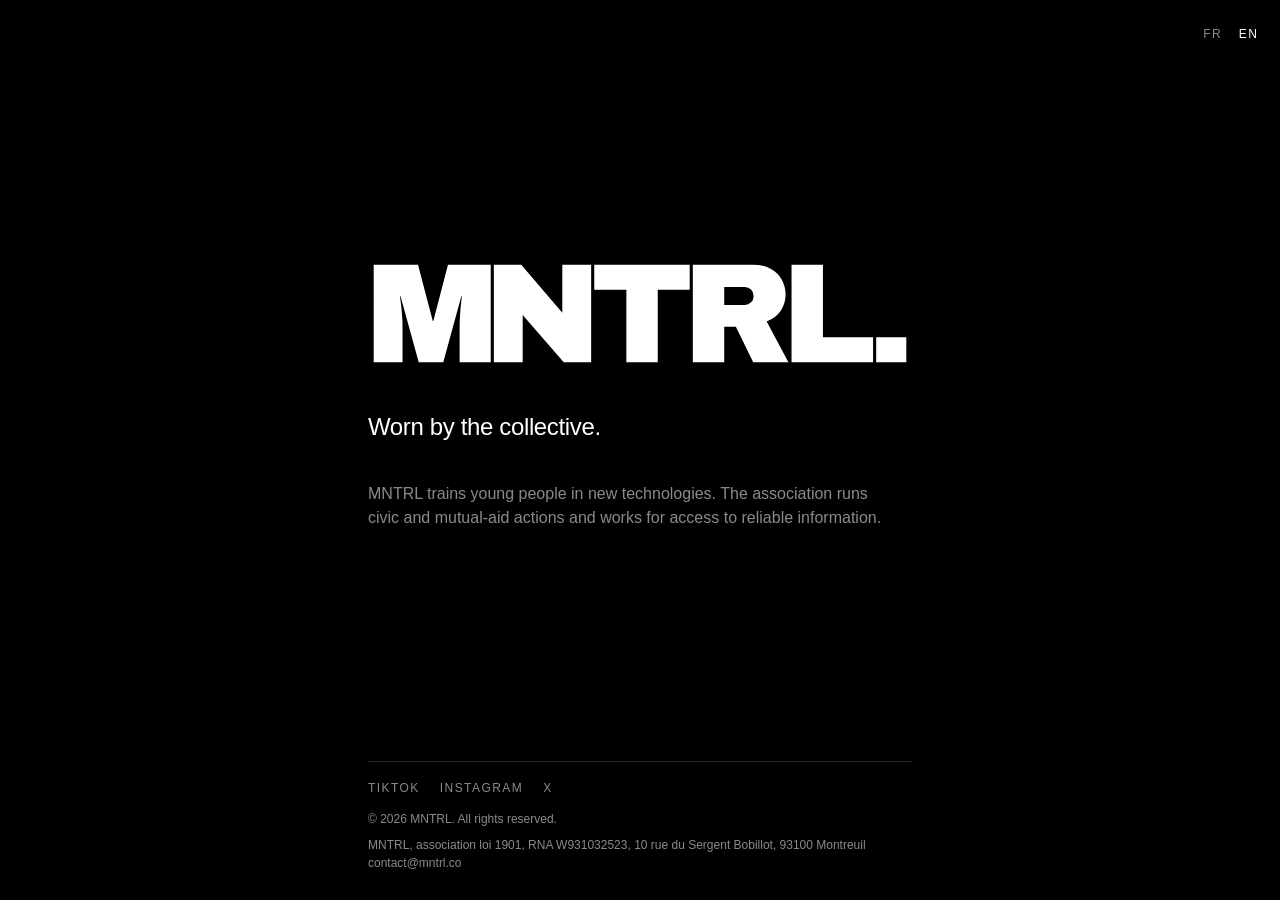
==== index.html @ 527e4e7c "Describe what MNTRL does, and point contact to contact@mntrl.co. Co-authored-by: Cursor <cursoragent" ====
<!DOCTYPE html>
<html lang="fr">
<head>
  <meta charset="utf-8">
  <meta name="viewport" content="width=device-width, initial-scale=1">
  <title>MNTRL</title>
  <meta name="description" content="MNTRL, association loi 1901&nbsp;: formations aux nouvelles technologies, actions de civisme et d'entraide, accès à une information fiable.">
  <meta property="og:title" content="MNTRL">
  <meta property="og:description" content="MNTRL, association loi 1901&nbsp;: formations aux nouvelles technologies, actions de civisme et d'entraide, accès à une information fiable.">
  <meta property="og:type" content="website">
  <meta property="og:url" content="https://mntrl.co/">
  <meta name="theme-color" content="#000000">
  <link rel="icon" href="favicon.png" type="image/png">
  <link rel="stylesheet" href="styles.css">
  <script>
    (function () {
      var saved = null;
      try { saved = localStorage.getItem("mntrl-lang"); } catch (e) {}
      var lang = saved;
      if (lang !== "fr" && lang !== "en") {
        var nav = (navigator.languages && navigator.languages[0]) || navigator.language || "fr";
        lang = String(nav).toLowerCase().indexOf("en") === 0 ? "en" : "fr";
      }
      document.documentElement.lang = lang;
    })();
  </script>
</head>
<body>
  <div class="lang" role="group" aria-label="Language">
    <button type="button" data-lang="fr">FR</button>
    <button type="button" data-lang="en">EN</button>
  </div>

  <div class="sheet">
    <main>
      <h1>
        <img src="logo.svg" alt="MNTRL">
      </h1>

      <p class="lede">
        <span lang="fr">Portée par le collectif.</span>
        <span lang="en">Worn by the collective.</span>
      </p>

      <p class="mission">
        <span lang="fr">MNTRL forme des jeunes aux nouvelles technologies. L'association mène des actions de civisme et d'entraide et agit pour l'accès à une information fiable.</span>
        <span lang="en">MNTRL trains young people in new technologies. The association runs civic and mutual-aid actions and works for access to reliable information.</span>
      </p>
    </main>

    <!-- Product photos go in section.pieces. Remove its hidden attribute when the first image is added. -->
    <section class="pieces" hidden></section>
  </div>

  <footer>
    <nav class="social">
      <a href="https://www.tiktok.com/@mntrl.co" rel="noopener noreferrer" target="_blank">TikTok</a>
      <a href="https://www.instagram.com/mntrl.co/" rel="noopener noreferrer" target="_blank">Instagram</a>
      <a href="https://x.com/mntrl_co" rel="noopener noreferrer" target="_blank">X</a>
    </nav>
    <p class="legal">© <span data-year></span> MNTRL. <span lang="fr">Tous droits réservés.</span><span lang="en">All rights reserved.</span></p>
    <p class="notice">MNTRL, association loi 1901, RNA W931032523, 10 rue du Sergent Bobillot, 93100 Montreuil<br><a href="mailto:contact@mntrl.co">contact@mntrl.co</a></p>
  </footer>

  <script src="lang.js"></script>
</body>
</html>
---- styles.css ----
:root {
  color-scheme: dark;
  --bg: #000;
  --fg: #fff;
  --muted: #8a8a8a;
  --line: #2a2a2a;
}

*,
*::before,
*::after {
  box-sizing: border-box;
}

html {
  background: var(--bg);
}

body {
  display: flex;
  flex-direction: column;
  margin: 0;
  min-height: 100vh;
  background: var(--bg);
  color: var(--fg);
  font-family: "Helvetica Neue", Helvetica, Arial, sans-serif;
  font-size: 1.0625rem;
  line-height: 1.45;
  -webkit-font-smoothing: antialiased;
}

::selection {
  background: var(--fg);
  color: var(--bg);
}

html:not([lang="en"]) [lang="en"] {
  display: none;
}

html[lang="en"] [lang="fr"] {
  display: none;
}

.lang {
  position: absolute;
  top: 1.25rem;
  right: 1.25rem;
  display: flex;
  gap: 0.85rem;
  z-index: 1;
}

.lang button {
  padding: 0.35rem 0.1rem;
  border: 0;
  background: none;
  color: var(--muted);
  font: inherit;
  font-size: 0.75rem;
  letter-spacing: 0.12em;
  cursor: pointer;
}

html[lang="fr"] .lang [data-lang="fr"],
html[lang="en"] .lang [data-lang="en"] {
  color: var(--fg);
}

.lang button:hover {
  color: var(--fg);
}

.lang button:focus-visible {
  outline: 1px solid var(--fg);
  outline-offset: 3px;
}

.sheet {
  width: min(100% - 3rem, 34rem);
  margin: auto;
  padding: 4.75rem 0 3rem;
}

main {
  margin: 0;
}

h1 {
  margin: 0 0 2.75rem;
}

h1 img {
  display: block;
  width: 100%;
  height: auto;
}

.lede {
  margin: 0;
  font-size: 1.5rem;
  font-weight: 500;
  line-height: 1.25;
  letter-spacing: -0.015em;
}

.mission {
  margin: 2.5rem 0 0;
  max-width: 60ch;
  color: var(--muted);
  font-size: 1rem;
  line-height: 1.5;
}

.pieces:not([hidden]) {
  display: grid;
  grid-template-columns: repeat(auto-fill, minmax(10rem, 1fr));
  gap: 0.35rem;
  margin-top: 3.5rem;
}

.pieces img {
  display: block;
  width: 100%;
  aspect-ratio: 3 / 4;
  object-fit: cover;
}

footer {
  width: min(100% - 3rem, 34rem);
  margin: 0 auto;
  padding: 0 0 1.75rem;
}

.social {
  display: flex;
  gap: 1.25rem;
  padding-top: 1.15rem;
  border-top: 1px solid var(--line);
}

.social a {
  color: var(--muted);
  font-size: 0.75rem;
  letter-spacing: 0.12em;
  text-transform: uppercase;
  text-decoration: none;
}

.social a:hover {
  color: var(--fg);
}

.social a:focus-visible {
  outline: 1px solid var(--fg);
  outline-offset: 3px;
}

.legal,
.notice {
  margin: 0.85rem 0 0;
  color: var(--muted);
  font-size: 0.75rem;
}

.notice {
  margin-top: 0.45rem;
  line-height: 1.5;
}

.notice a {
  color: inherit;
  text-decoration: none;
}

.notice a:hover {
  color: var(--fg);
}

.notice a:focus-visible {
  outline: 1px solid var(--fg);
  outline-offset: 3px;
}

@media (max-width: 40rem) {
  .lede {
    font-size: 1.3rem;
  }
}
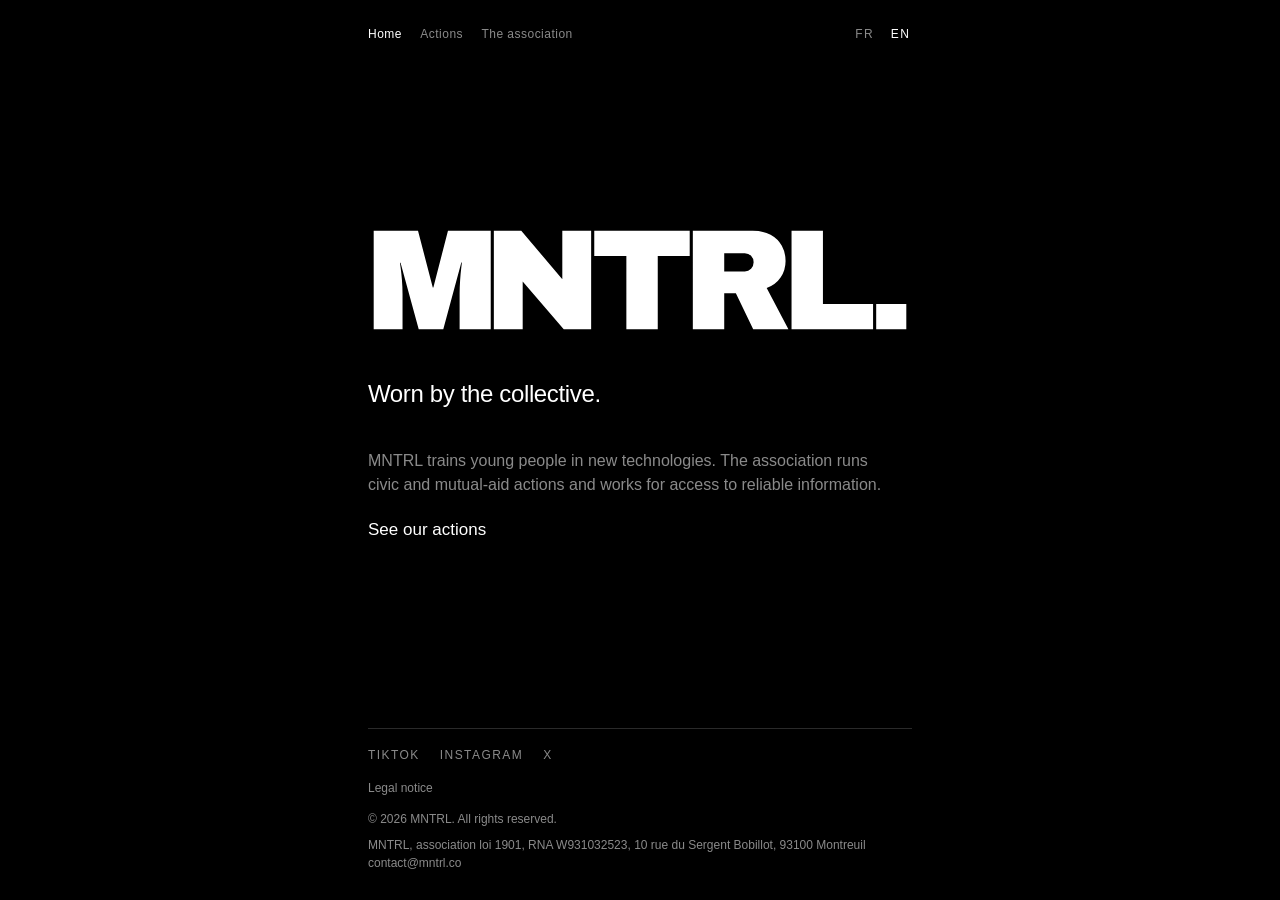
==== commit 3b0668ae: "Add pages that describe the association's programs and legal notice. Co-authored-by: Cursor <cursora" ====
--- a/index.html
+++ b/index.html
@@ -22,14 +22,26 @@
         lang = String(nav).toLowerCase().indexOf("en") === 0 ? "en" : "fr";
       }
       document.documentElement.lang = lang;
+      var title = document.querySelector("title");
+      if (title) {
+        var text = title.getAttribute("data-" + lang);
+        if (text) document.title = text;
+      }
     })();
   </script>
 </head>
 <body>
-  <div class="lang" role="group" aria-label="Language">
-    <button type="button" data-lang="fr">FR</button>
-    <button type="button" data-lang="en">EN</button>
-  </div>
+  <header class="top">
+    <nav class="menu">
+      <a href="index.html" aria-current="page"><span lang="fr">Accueil</span><span lang="en">Home</span></a>
+      <a href="actions.html"><span lang="fr">Actions</span><span lang="en">Actions</span></a>
+      <a href="association.html"><span lang="fr">L'association</span><span lang="en">The association</span></a>
+    </nav>
+    <div class="lang" role="group" aria-label="Language">
+      <button type="button" data-lang="fr">FR</button>
+      <button type="button" data-lang="en">EN</button>
+    </div>
+  </header>
 
   <div class="sheet">
     <main>
@@ -46,6 +58,7 @@
         <span lang="fr">MNTRL forme des jeunes aux nouvelles technologies. L'association mène des actions de civisme et d'entraide et agit pour l'accès à une information fiable.</span>
         <span lang="en">MNTRL trains young people in new technologies. The association runs civic and mutual-aid actions and works for access to reliable information.</span>
       </p>
+      <p class="more"><a href="actions.html"><span lang="fr">Voir nos actions</span><span lang="en">See our actions</span></a></p>
     </main>
 
     <!-- Product photos go in section.pieces. Remove its hidden attribute when the first image is added. -->
@@ -58,6 +71,7 @@
       <a href="https://www.instagram.com/mntrl.co/" rel="noopener noreferrer" target="_blank">Instagram</a>
       <a href="https://x.com/mntrl_co" rel="noopener noreferrer" target="_blank">X</a>
     </nav>
+    <p class="fineprint"><a href="mentions-legales.html"><span lang="fr">Mentions légales</span><span lang="en">Legal notice</span></a></p>
     <p class="legal">© <span data-year></span> MNTRL. <span lang="fr">Tous droits réservés.</span><span lang="en">All rights reserved.</span></p>
     <p class="notice">MNTRL, association loi 1901, RNA W931032523, 10 rue du Sergent Bobillot, 93100 Montreuil<br><a href="mailto:contact@mntrl.co">contact@mntrl.co</a></p>
   </footer>
--- a/styles.css
+++ b/styles.css
@@ -42,13 +42,55 @@
   display: none;
 }
 
+.top {
+  display: flex;
+  flex-wrap: wrap;
+  justify-content: space-between;
+  align-items: baseline;
+  gap: 0.75rem 1.5rem;
+  width: min(100% - 3rem, 34rem);
+  margin: 1.25rem auto 0;
+}
+
+.menu {
+  display: flex;
+  flex-wrap: wrap;
+  gap: 0.35rem 1.15rem;
+}
+
+.menu a,
+.fineprint a,
+.more a,
+.prose a {
+  text-decoration: none;
+}
+
+.menu a {
+  color: var(--muted);
+  font-size: 0.75rem;
+  letter-spacing: 0.04em;
+}
+
+.menu a[aria-current="page"],
+.menu a:hover,
+.fineprint a:hover,
+.more a:hover,
+.prose a:hover {
+  color: var(--fg);
+}
+
+.menu a:focus-visible,
+.fineprint a:focus-visible,
+.more a:focus-visible,
+.prose a:focus-visible {
+  outline: 1px solid var(--fg);
+  outline-offset: 3px;
+}
+
 .lang {
-  position: absolute;
-  top: 1.25rem;
-  right: 1.25rem;
   display: flex;
   gap: 0.85rem;
-  z-index: 1;
+  margin-left: auto;
 }
 
 .lang button {
@@ -79,7 +121,7 @@
 .sheet {
   width: min(100% - 3rem, 34rem);
   margin: auto;
-  padding: 4.75rem 0 3rem;
+  padding: 2.5rem 0 3rem;
 }
 
 main {
@@ -110,6 +152,44 @@
   color: var(--muted);
   font-size: 1rem;
   line-height: 1.5;
+}
+
+.more {
+  margin: 1.35rem 0 0;
+}
+
+.more a {
+  color: var(--fg);
+}
+
+.prose h1 {
+  font-size: 1.5rem;
+  font-weight: 500;
+  letter-spacing: -0.015em;
+  line-height: 1.25;
+}
+
+.prose h2 {
+  margin: 2.25rem 0 0.65rem;
+  font-size: 1.05rem;
+  font-weight: 500;
+  line-height: 1.3;
+}
+
+.prose p {
+  margin: 0;
+  max-width: 60ch;
+  color: var(--muted);
+  font-size: 1rem;
+  line-height: 1.5;
+}
+
+.prose p + p {
+  margin-top: 0.85rem;
+}
+
+.prose a {
+  color: inherit;
 }
 
 .pieces:not([hidden]) {
@@ -157,10 +237,19 @@
 }
 
 .legal,
-.notice {
+.notice,
+.fineprint {
   margin: 0.85rem 0 0;
   color: var(--muted);
   font-size: 0.75rem;
+}
+
+.fineprint {
+  margin-top: 1rem;
+}
+
+.fineprint a {
+  color: var(--muted);
 }
 
 .notice {
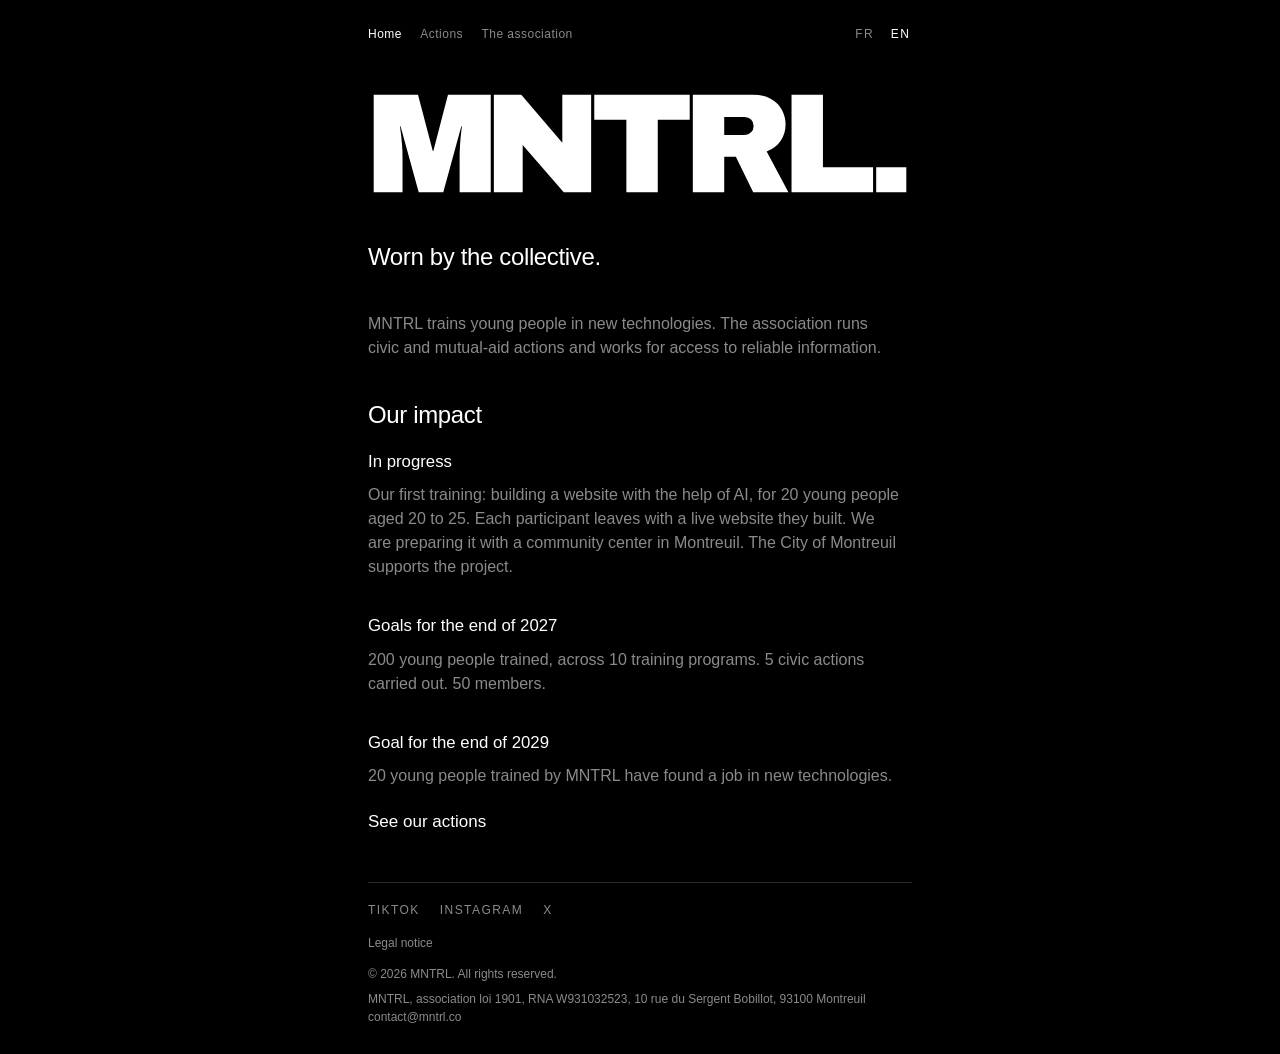
==== commit 076d1030: "Show the association's impact and the training now being prepared. Co-authored-by: Cursor <cursorage" ====
--- a/index.html
+++ b/index.html
@@ -3,7 +3,7 @@
 <head>
   <meta charset="utf-8">
   <meta name="viewport" content="width=device-width, initial-scale=1">
-  <title>MNTRL</title>
+  <title data-fr="Accueil · MNTRL" data-en="Home · MNTRL">Accueil · MNTRL</title>
   <meta name="description" content="MNTRL, association loi 1901&nbsp;: formations aux nouvelles technologies, actions de civisme et d'entraide, accès à une information fiable.">
   <meta property="og:title" content="MNTRL">
   <meta property="og:description" content="MNTRL, association loi 1901&nbsp;: formations aux nouvelles technologies, actions de civisme et d'entraide, accès à une information fiable.">
@@ -58,6 +58,44 @@
         <span lang="fr">MNTRL forme des jeunes aux nouvelles technologies. L'association mène des actions de civisme et d'entraide et agit pour l'accès à une information fiable.</span>
         <span lang="en">MNTRL trains young people in new technologies. The association runs civic and mutual-aid actions and works for access to reliable information.</span>
       </p>
+
+      <section class="prose impact">
+        <h2>
+          <span lang="fr">Notre impact</span>
+          <span lang="en">Our impact</span>
+        </h2>
+        <section>
+          <h3>
+            <span lang="fr">En cours</span>
+            <span lang="en">In progress</span>
+          </h3>
+          <p>
+            <span lang="fr">Notre première formation&nbsp;: créer un site Internet avec l'aide de l'IA, pour 20 jeunes de 20 à 25 ans. Chaque participant repart avec un site en ligne qu'il a construit. Nous la préparons avec un centre social de Montreuil. La Ville de Montreuil soutient le projet.</span>
+            <span lang="en">Our first training: building a website with the help of AI, for 20 young people aged 20 to 25. Each participant leaves with a live website they built. We are preparing it with a community center in Montreuil. The City of Montreuil supports the project.</span>
+          </p>
+        </section>
+        <section>
+          <h3>
+            <span lang="fr">Objectifs fin 2027</span>
+            <span lang="en">Goals for the end of 2027</span>
+          </h3>
+          <p>
+            <span lang="fr">200 jeunes formés, sur 10 parcours de formation. 5 actions civiques menées. 50 adhérents.</span>
+            <span lang="en">200 young people trained, across 10 training programs. 5 civic actions carried out. 50 members.</span>
+          </p>
+        </section>
+        <section>
+          <h3>
+            <span lang="fr">Objectif fin 2029</span>
+            <span lang="en">Goal for the end of 2029</span>
+          </h3>
+          <p>
+            <span lang="fr">20 jeunes formés par MNTRL ont trouvé un emploi dans les nouvelles technologies.</span>
+            <span lang="en">20 young people trained by MNTRL have found a job in new technologies.</span>
+          </p>
+        </section>
+      </section>
+
       <p class="more"><a href="actions.html"><span lang="fr">Voir nos actions</span><span lang="en">See our actions</span></a></p>
     </main>
 
--- a/styles.css
+++ b/styles.css
@@ -176,6 +176,25 @@
   line-height: 1.3;
 }
 
+.impact > h2 {
+  margin: 2.5rem 0 0;
+  font-size: 1.5rem;
+  font-weight: 500;
+  letter-spacing: -0.015em;
+  line-height: 1.25;
+}
+
+.prose h3 {
+  margin: 2.25rem 0 0.65rem;
+  font-size: 1.05rem;
+  font-weight: 500;
+  line-height: 1.3;
+}
+
+.impact > h2 + section h3 {
+  margin-top: 1.35rem;
+}
+
 .prose p {
   margin: 0;
   max-width: 60ch;
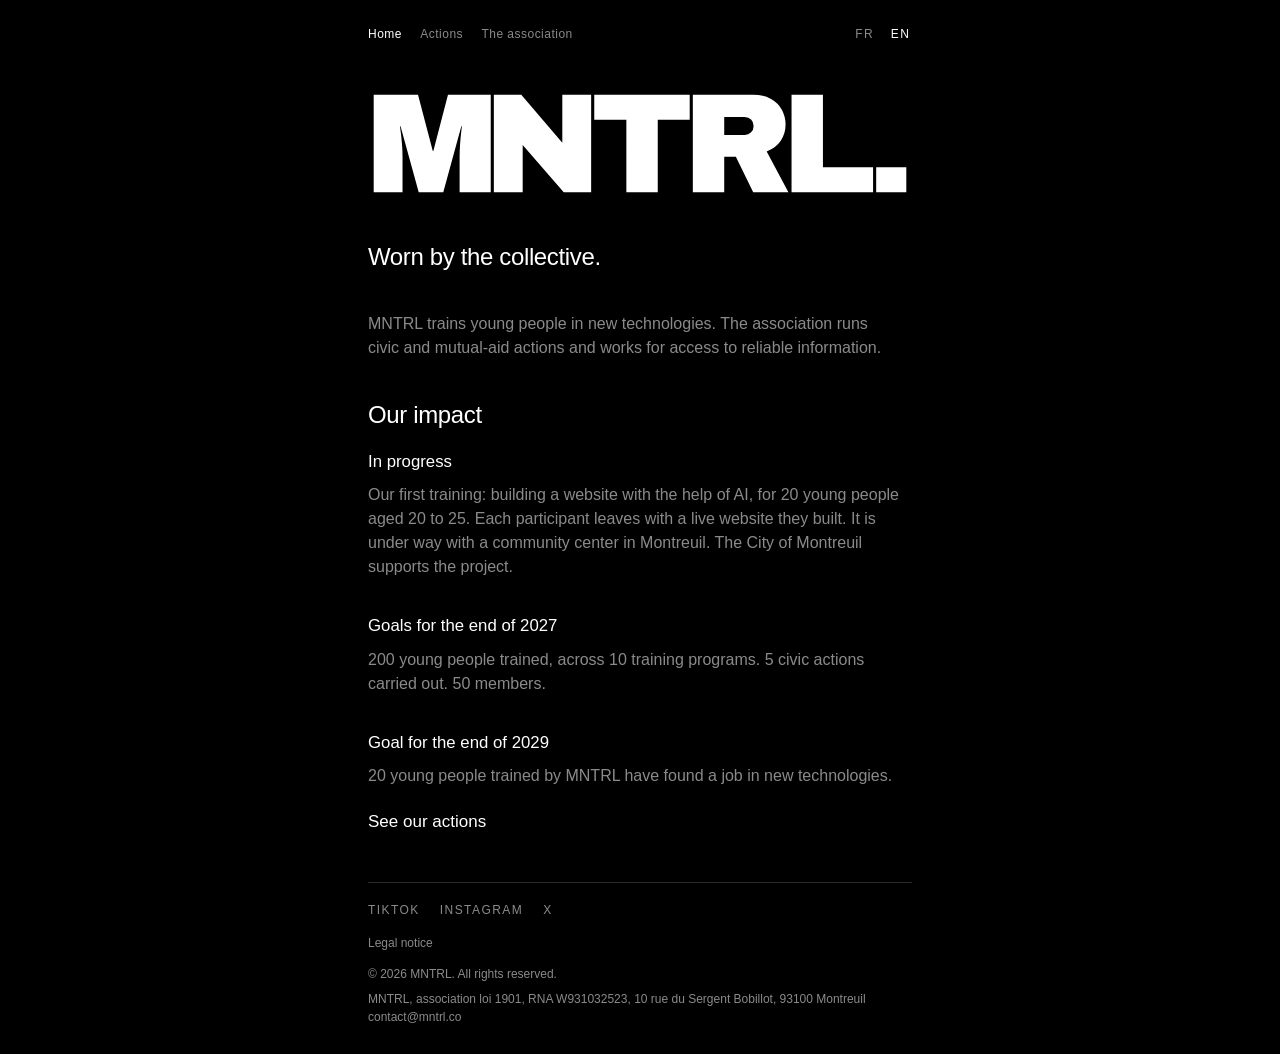
==== commit 7acfba8c: "Say the first training is under way with a community center in Montreuil. Co-authored-by: Cursor <cu" ====
--- a/index.html
+++ b/index.html
@@ -70,8 +70,8 @@
             <span lang="en">In progress</span>
           </h3>
           <p>
-            <span lang="fr">Notre première formation&nbsp;: créer un site Internet avec l'aide de l'IA, pour 20 jeunes de 20 à 25 ans. Chaque participant repart avec un site en ligne qu'il a construit. Nous la préparons avec un centre social de Montreuil. La Ville de Montreuil soutient le projet.</span>
-            <span lang="en">Our first training: building a website with the help of AI, for 20 young people aged 20 to 25. Each participant leaves with a live website they built. We are preparing it with a community center in Montreuil. The City of Montreuil supports the project.</span>
+            <span lang="fr">Notre première formation&nbsp;: créer un site Internet avec l'aide de l'IA, pour 20 jeunes de 20 à 25 ans. Chaque participant repart avec un site en ligne qu'il a construit. Elle est en cours avec un centre social de Montreuil. La Ville de Montreuil soutient le projet.</span>
+            <span lang="en">Our first training: building a website with the help of AI, for 20 young people aged 20 to 25. Each participant leaves with a live website they built. It is under way with a community center in Montreuil. The City of Montreuil supports the project.</span>
           </p>
         </section>
         <section>
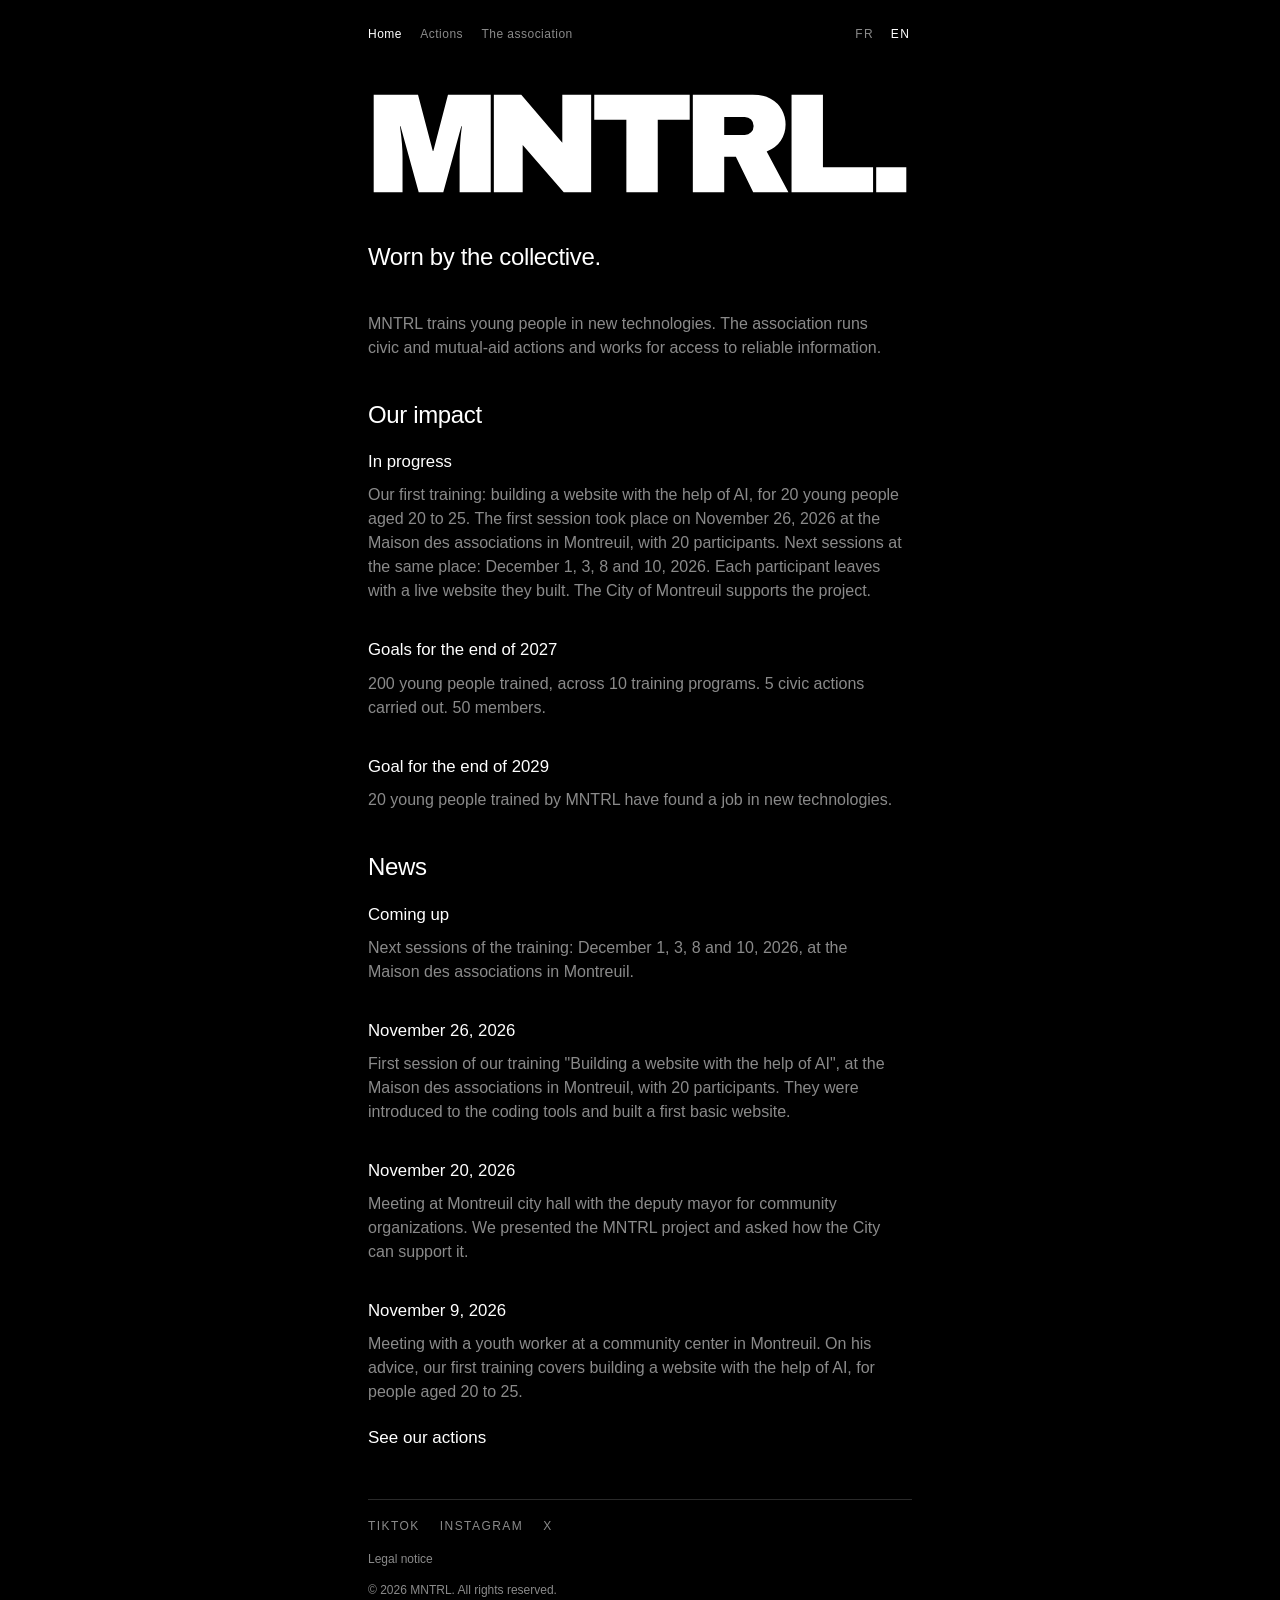
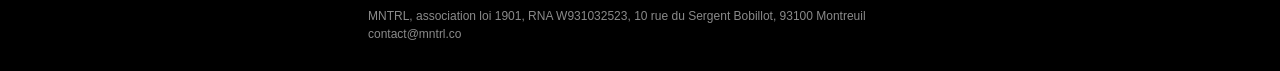
==== commit 3e6c9322: "Add a News section to the home page and say the first training session took place. Co-Authored-By: C" ====
--- a/index.html
+++ b/index.html
@@ -9,6 +9,17 @@
   <meta property="og:description" content="MNTRL, association loi 1901&nbsp;: formations aux nouvelles technologies, actions de civisme et d'entraide, accès à une information fiable.">
   <meta property="og:type" content="website">
   <meta property="og:url" content="https://mntrl.co/">
+  <meta property="og:site_name" content="MNTRL">
+  <meta property="og:locale" content="fr_FR">
+  <meta property="og:locale:alternate" content="en_GB">
+  <meta property="og:image" content="https://mntrl.co/og-image.png">
+  <meta property="og:image:type" content="image/png">
+  <meta property="og:image:width" content="1200">
+  <meta property="og:image:height" content="630">
+  <meta property="og:image:alt" content="MNTRL">
+  <meta name="twitter:card" content="summary_large_image">
+  <meta name="twitter:site" content="@mntrl_co">
+  <link rel="canonical" href="https://mntrl.co/">
   <meta name="theme-color" content="#000000">
   <link rel="icon" href="favicon.png" type="image/png">
   <link rel="stylesheet" href="styles.css">
@@ -70,8 +81,8 @@
             <span lang="en">In progress</span>
           </h3>
           <p>
-            <span lang="fr">Notre première formation&nbsp;: créer un site Internet avec l'aide de l'IA, pour 20 jeunes de 20 à 25 ans. Chaque participant repart avec un site en ligne qu'il a construit. Elle est en cours avec un centre social de Montreuil. La Ville de Montreuil soutient le projet.</span>
-            <span lang="en">Our first training: building a website with the help of AI, for 20 young people aged 20 to 25. Each participant leaves with a live website they built. It is under way with a community center in Montreuil. The City of Montreuil supports the project.</span>
+            <span lang="fr">Notre première formation&nbsp;: créer un site Internet avec l'aide de l'IA, pour 20 jeunes de 20 à 25 ans. La première séance a eu lieu le 26 novembre 2026 à la Maison des associations de Montreuil, avec 20 participants. Prochaines séances au même endroit&nbsp;: 1er, 3, 8 et 10 décembre 2026. Chaque participant repart avec un site en ligne qu'il a construit. La Ville de Montreuil soutient le projet.</span>
+            <span lang="en">Our first training: building a website with the help of AI, for 20 young people aged 20 to 25. The first session took place on November 26, 2026 at the Maison des associations in Montreuil, with 20 participants. Next sessions at the same place: December 1, 3, 8 and 10, 2026. Each participant leaves with a live website they built. The City of Montreuil supports the project.</span>
           </p>
         </section>
         <section>
@@ -92,6 +103,53 @@
           <p>
             <span lang="fr">20 jeunes formés par MNTRL ont trouvé un emploi dans les nouvelles technologies.</span>
             <span lang="en">20 young people trained by MNTRL have found a job in new technologies.</span>
+          </p>
+        </section>
+      </section>
+
+      <section class="prose impact">
+        <h2>
+          <span lang="fr">Actualités</span>
+          <span lang="en">News</span>
+        </h2>
+        <section>
+          <h3>
+            <span lang="fr">À venir</span>
+            <span lang="en">Coming up</span>
+          </h3>
+          <p>
+            <span lang="fr">Prochaines séances de la formation&nbsp;: 1er, 3, 8 et 10 décembre 2026, à la Maison des associations de Montreuil.</span>
+            <span lang="en">Next sessions of the training: December 1, 3, 8 and 10, 2026, at the Maison des associations in Montreuil.</span>
+          </p>
+        </section>
+        <section>
+          <h3>
+            <span lang="fr">26 novembre 2026</span>
+            <span lang="en">November 26, 2026</span>
+          </h3>
+          <p>
+            <span lang="fr">Première séance de notre formation «&nbsp;Créer un site Internet avec l'aide de l'IA&nbsp;», à la Maison des associations de Montreuil, avec 20 participants. Ils ont découvert les outils de programmation et construit un premier site simple.</span>
+            <span lang="en">First session of our training "Building a website with the help of AI", at the Maison des associations in Montreuil, with 20 participants. They were introduced to the coding tools and built a first basic website.</span>
+          </p>
+        </section>
+        <section>
+          <h3>
+            <span lang="fr">20 novembre 2026</span>
+            <span lang="en">November 20, 2026</span>
+          </h3>
+          <p>
+            <span lang="fr">Rendez-vous à la mairie de Montreuil avec l'adjoint à la vie associative. Nous avons présenté le projet MNTRL et demandé comment la Ville peut le soutenir.</span>
+            <span lang="en">Meeting at Montreuil city hall with the deputy mayor for community organizations. We presented the MNTRL project and asked how the City can support it.</span>
+          </p>
+        </section>
+        <section>
+          <h3>
+            <span lang="fr">9 novembre 2026</span>
+            <span lang="en">November 9, 2026</span>
+          </h3>
+          <p>
+            <span lang="fr">Rencontre avec un animateur jeunesse dans un centre social de Montreuil. Sur son conseil, notre première formation porte sur la création de site Internet avec l'aide de l'IA, pour les 20-25 ans.</span>
+            <span lang="en">Meeting with a youth worker at a community center in Montreuil. On his advice, our first training covers building a website with the help of AI, for people aged 20 to 25.</span>
           </p>
         </section>
       </section>
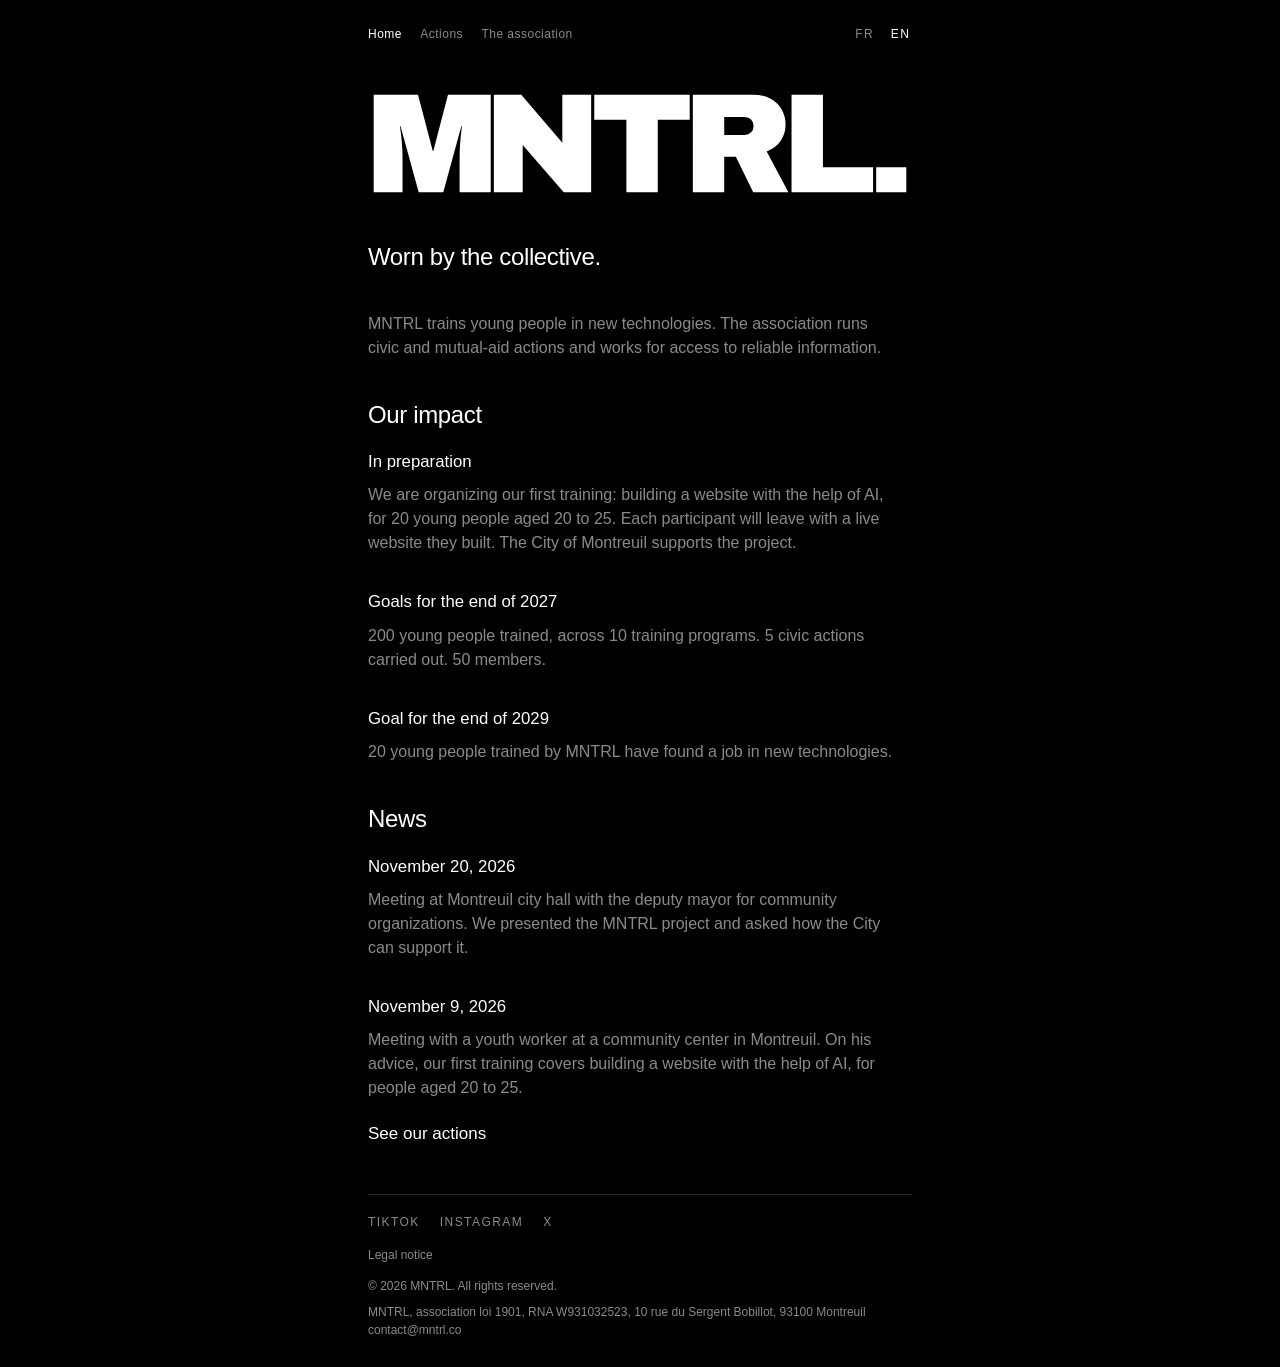
==== commit a7477fed: "Say the first training is being organized; remove claims that sessions took place or are scheduled. " ====
--- a/index.html
+++ b/index.html
@@ -77,12 +77,12 @@
         </h2>
         <section>
           <h3>
-            <span lang="fr">En cours</span>
-            <span lang="en">In progress</span>
+            <span lang="fr">En préparation</span>
+            <span lang="en">In preparation</span>
           </h3>
           <p>
-            <span lang="fr">Notre première formation&nbsp;: créer un site Internet avec l'aide de l'IA, pour 20 jeunes de 20 à 25 ans. La première séance a eu lieu le 26 novembre 2026 à la Maison des associations de Montreuil, avec 20 participants. Prochaines séances au même endroit&nbsp;: 1er, 3, 8 et 10 décembre 2026. Chaque participant repart avec un site en ligne qu'il a construit. La Ville de Montreuil soutient le projet.</span>
-            <span lang="en">Our first training: building a website with the help of AI, for 20 young people aged 20 to 25. The first session took place on November 26, 2026 at the Maison des associations in Montreuil, with 20 participants. Next sessions at the same place: December 1, 3, 8 and 10, 2026. Each participant leaves with a live website they built. The City of Montreuil supports the project.</span>
+            <span lang="fr">Nous organisons notre première formation&nbsp;: créer un site Internet avec l'aide de l'IA, pour 20 jeunes de 20 à 25 ans. Chaque participant repartira avec un site en ligne qu'il a construit. La Ville de Montreuil soutient le projet.</span>
+            <span lang="en">We are organizing our first training: building a website with the help of AI, for 20 young people aged 20 to 25. Each participant will leave with a live website they built. The City of Montreuil supports the project.</span>
           </p>
         </section>
         <section>
@@ -112,26 +112,6 @@
           <span lang="fr">Actualités</span>
           <span lang="en">News</span>
         </h2>
-        <section>
-          <h3>
-            <span lang="fr">À venir</span>
-            <span lang="en">Coming up</span>
-          </h3>
-          <p>
-            <span lang="fr">Prochaines séances de la formation&nbsp;: 1er, 3, 8 et 10 décembre 2026, à la Maison des associations de Montreuil.</span>
-            <span lang="en">Next sessions of the training: December 1, 3, 8 and 10, 2026, at the Maison des associations in Montreuil.</span>
-          </p>
-        </section>
-        <section>
-          <h3>
-            <span lang="fr">26 novembre 2026</span>
-            <span lang="en">November 26, 2026</span>
-          </h3>
-          <p>
-            <span lang="fr">Première séance de notre formation «&nbsp;Créer un site Internet avec l'aide de l'IA&nbsp;», à la Maison des associations de Montreuil, avec 20 participants. Ils ont découvert les outils de programmation et construit un premier site simple.</span>
-            <span lang="en">First session of our training "Building a website with the help of AI", at the Maison des associations in Montreuil, with 20 participants. They were introduced to the coding tools and built a first basic website.</span>
-          </p>
-        </section>
         <section>
           <h3>
             <span lang="fr">20 novembre 2026</span>
